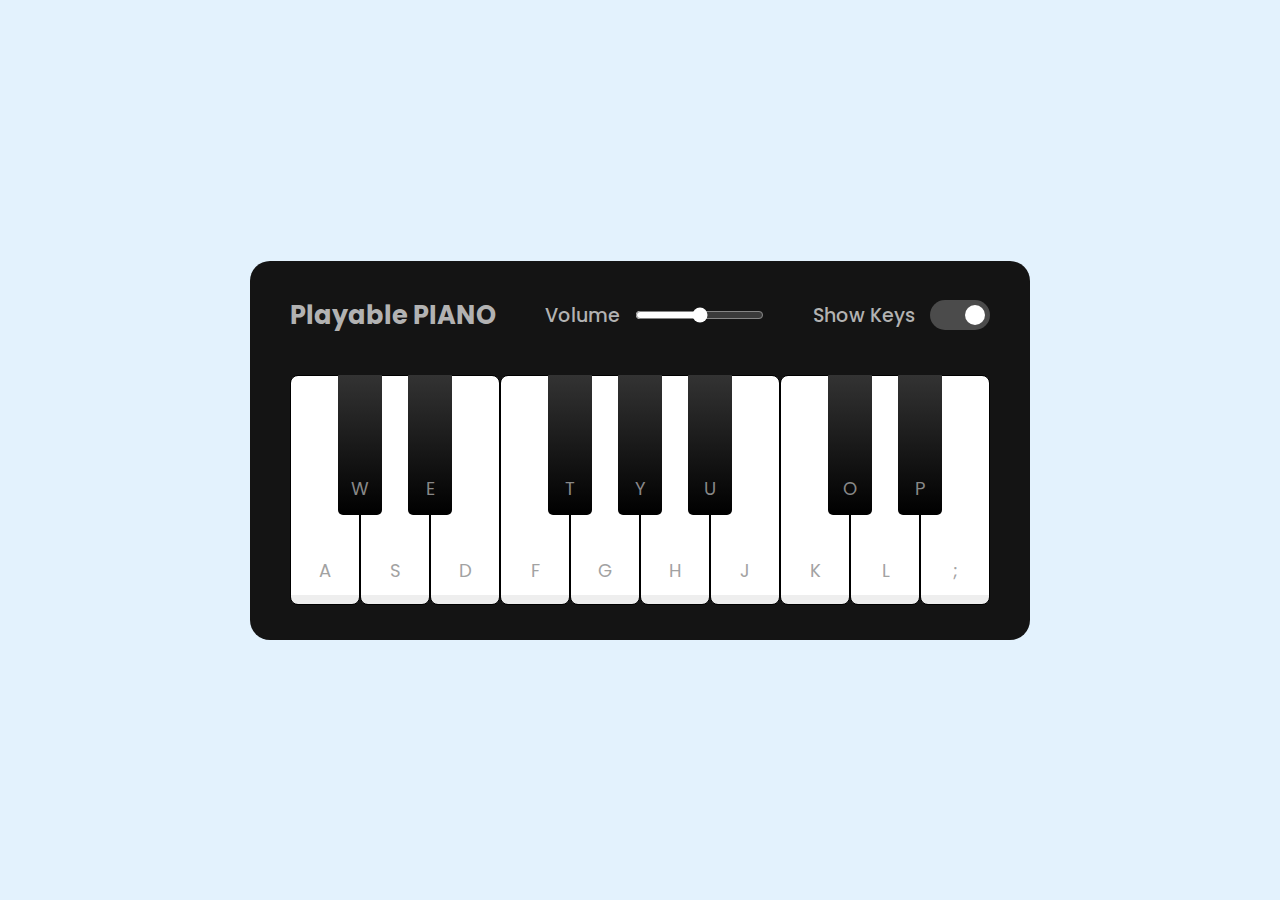
==== index.html @ a0249b84 "Add files via upload" ====
<!DOCTYPE html>
<!-- Coding By CodingNepal - youtube.com/codingnepal -->
<html lang="en" dir="ltr">
  <head>
    <meta charset="utf-8">
    <title>Playable Piano JavaScript | CodingNepal</title>
    <link rel="stylesheet" href="style.css">
    <meta name="viewport" content="width=device-width, initial-scale=1.0">
    <script src="script.js" defer></script>
  </head>
  <body>
    <div class="wrapper">
      <header>
        <h2>Playable PIANO</h2>
        <div class="column volume-slider">
          <span>Volume</span><input type="range" min="0" max="1" value="0.5" step="any">
        </div>
        <div class="column keys-checkbox">
          <span>Show Keys</span><input type="checkbox" checked>
        </div>
      </header>
      <ul class="piano-keys">
        <li class="key white" data-key="a"><span>a</span></li>
        <li class="key black" data-key="w"><span>w</span></li>
        <li class="key white" data-key="s"><span>s</span></li>
        <li class="key black" data-key="e"><span>e</span></li>
        <li class="key white" data-key="d"><span>d</span></li>
        <li class="key white" data-key="f"><span>f</span></li>
        <li class="key black" data-key="t"><span>t</span></li>
        <li class="key white" data-key="g"><span>g</span></li>
        <li class="key black" data-key="y"><span>y</span></li>
        <li class="key white" data-key="h"><span>h</span></li>
        <li class="key black" data-key="u"><span>u</span></li>
        <li class="key white" data-key="j"><span>j</span></li>
        <li class="key white" data-key="k"><span>k</span></li>
        <li class="key black" data-key="o"><span>o</span></li>
        <li class="key white" data-key="l"><span>l</span></li>
        <li class="key black" data-key="p"><span>p</span></li>
        <li class="key white" data-key=";"><span>;</span></li>
      </ul>
    </div>

  </body>
</html>
---- style.css ----
/* Import Google font - Poppins */
@import url('https://fonts.googleapis.com/css2?family=Poppins:wght@400;500;600&display=swap');
* {
  margin: 0;
  padding: 0;
  box-sizing: border-box;
  font-family: 'Poppins', sans-serif;
}
body {
  display: flex;
  align-items: center;
  justify-content: center;
  min-height: 100vh;
  background: #E3F2FD;
}
.wrapper {
  padding: 35px 40px;
  border-radius: 20px;
  background: #141414;
}
.wrapper header {
  display: flex;
  color: #B2B2B2;
  align-items: center;
  justify-content: space-between;
}
header h2 {
  font-size: 1.6rem;
}
header .column {
  display: flex;
  align-items: center;
}
header span {
  font-weight: 500;
  margin-right: 15px;
  font-size: 1.19rem;
}
header input {
  outline: none;
  border-radius: 30px;
}
.volume-slider input {
  accent-color: #fff;
}
.keys-checkbox input {
  height: 30px;
  width: 60px;
  cursor: pointer;
  appearance: none;
  position: relative;
  background: #4B4B4B
}
.keys-checkbox input::before {
  content: "";
  position: absolute;
  top: 50%;
  left: 5px;
  width: 20px;
  height: 20px;
  border-radius: 50%;
  background: #8c8c8c;
  transform: translateY(-50%);
  transition: all 0.3s ease;
}
.keys-checkbox input:checked::before {
  left: 35px;
  background: #fff;
}
.piano-keys {
  display: flex;
  list-style: none;
  margin-top: 40px;
}
.piano-keys .key {
  cursor: pointer;
  user-select: none;
  position: relative;
  text-transform: uppercase;
}
.piano-keys .black {
  z-index: 2;
  width: 44px;
  height: 140px;
  margin: 0 -22px 0 -22px;
  border-radius: 0 0 5px 5px;
  background: linear-gradient(#333, #000);
}
.piano-keys .black.active {
  box-shadow: inset -5px -10px 10px rgba(255,255,255,0.1);
  background:linear-gradient(to bottom, #000, #434343);
}
.piano-keys .white {
  height: 230px;
  width: 70px;
  border-radius: 8px;
  border: 1px solid #000;
  background: linear-gradient(#fff 96%, #eee 4%);
}
.piano-keys .white.active {
  box-shadow: inset -5px 5px 20px rgba(0,0,0,0.2);
  background:linear-gradient(to bottom, #fff 0%, #eee 100%);
}
.piano-keys .key span {
  position: absolute;
  bottom: 20px;
  width: 100%;
  color: #A2A2A2;
  font-size: 1.13rem;
  text-align: center;
}
.piano-keys .key.hide span {
  display: none;
}
.piano-keys .black span {
  bottom: 13px;
  color: #888888;
}

@media screen and (max-width: 815px) {
  .wrapper {
    padding: 25px;
  }
  header {
    flex-direction: column;
  }
  header :where(h2, .column) {
    margin-bottom: 13px;
  }
  .volume-slider input {
    max-width: 100px;
  }
  .piano-keys {
    margin-top: 20px;
  }
  .piano-keys .key:where(:nth-child(9), :nth-child(10)) {
    display: none;
  }
  .piano-keys .black {
    height: 100px;
    width: 40px;
    margin: 0 -20px 0 -20px;
  }
  .piano-keys .white {
    height: 180px;
    width: 60px;
  }
}

@media screen and (max-width: 615px) {
  .piano-keys .key:nth-child(13),
  .piano-keys .key:nth-child(14),
  .piano-keys .key:nth-child(15),
  .piano-keys .key:nth-child(16),
  .piano-keys .key :nth-child(17) {
    display: none;
  }
  .piano-keys .white {
    width: 50px;
  }
}
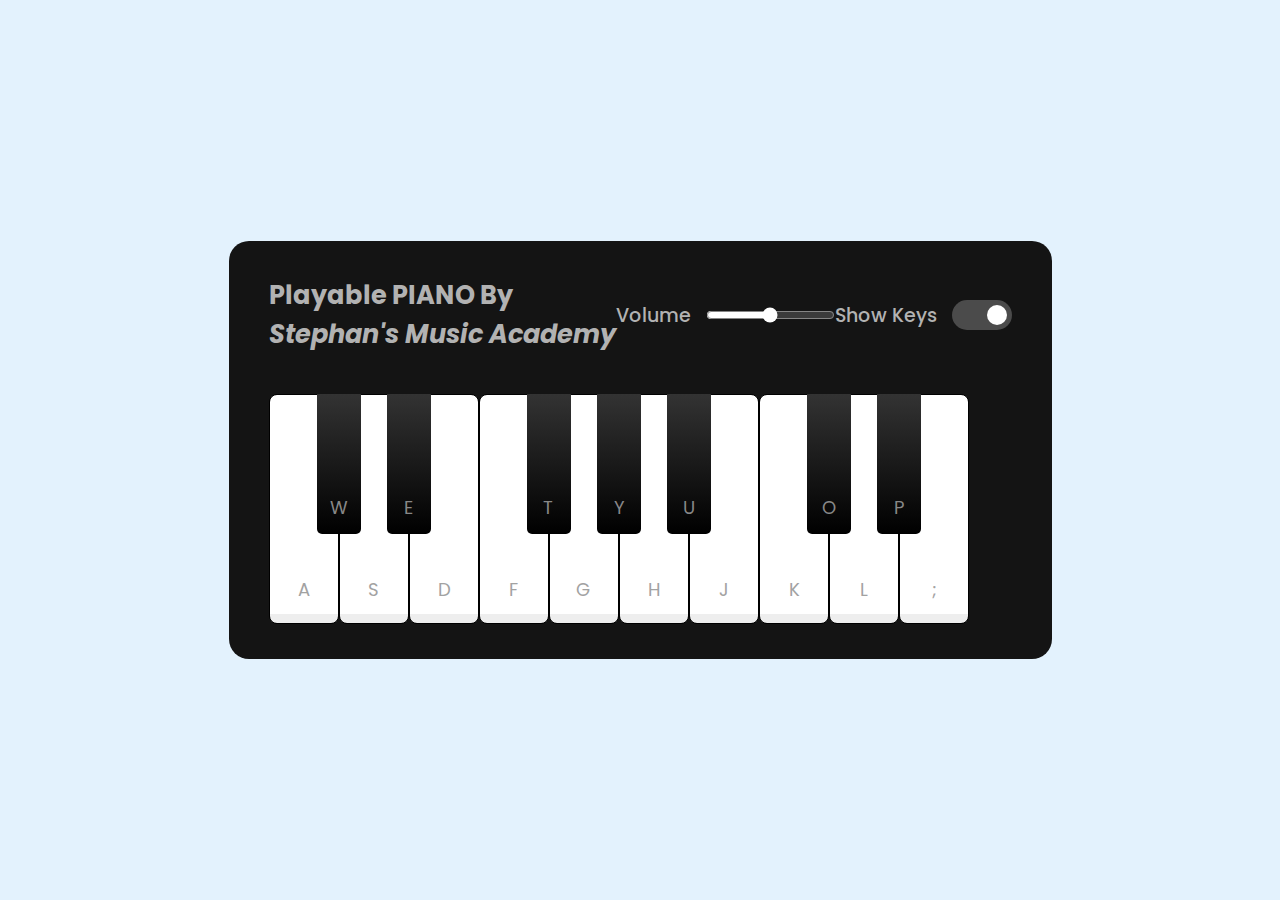
==== commit b8b3cd2d: "Update index.html" ====
--- a/index.html
+++ b/index.html
@@ -11,7 +11,7 @@
   <body>
     <div class="wrapper">
       <header>
-        <h2>Playable PIANO</h2>
+        <h2>Playable PIANO By<br><i>Stephan's Music Academy</i></h2>
         <div class="column volume-slider">
           <span>Volume</span><input type="range" min="0" max="1" value="0.5" step="any">
         </div>
@@ -41,4 +41,4 @@
     </div>
 
   </body>
-</html>+</html>
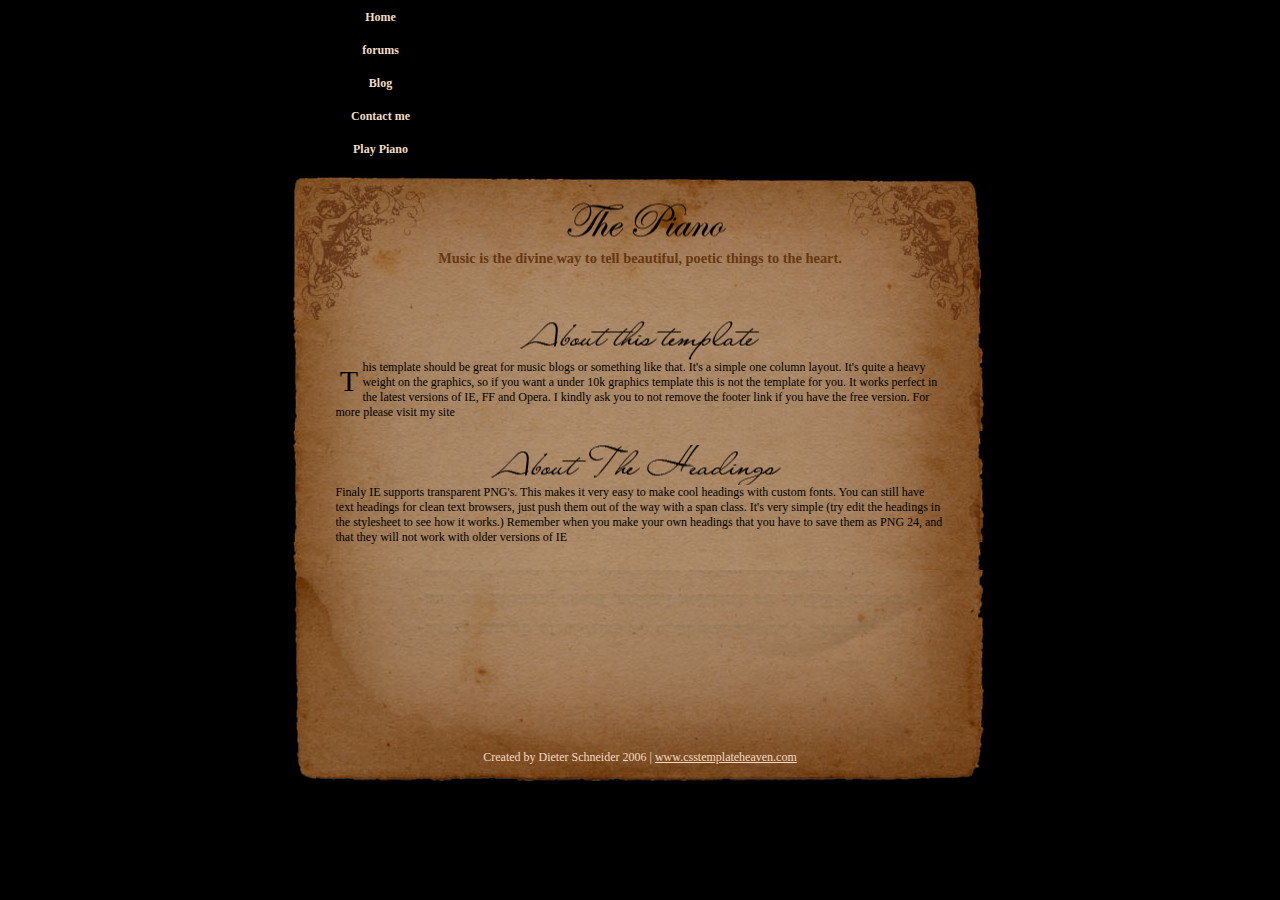
==== commit 113895cb: "Add files via upload" ====
--- a/index.html
+++ b/index.html
@@ -1,44 +1,36 @@
-<!DOCTYPE html>
-<!-- Coding By CodingNepal - youtube.com/codingnepal -->
-<html lang="en" dir="ltr">
-  <head>
-    <meta charset="utf-8">
-    <title>Playable Piano JavaScript | CodingNepal</title>
-    <link rel="stylesheet" href="style.css">
-    <meta name="viewport" content="width=device-width, initial-scale=1.0">
-    <script src="script.js" defer></script>
-  </head>
-  <body>
-    <div class="wrapper">
-      <header>
-        <h2>Playable PIANO By<br><i>Stephan's Music Academy</i></h2>
-        <div class="column volume-slider">
-          <span>Volume</span><input type="range" min="0" max="1" value="0.5" step="any">
-        </div>
-        <div class="column keys-checkbox">
-          <span>Show Keys</span><input type="checkbox" checked>
-        </div>
-      </header>
-      <ul class="piano-keys">
-        <li class="key white" data-key="a"><span>a</span></li>
-        <li class="key black" data-key="w"><span>w</span></li>
-        <li class="key white" data-key="s"><span>s</span></li>
-        <li class="key black" data-key="e"><span>e</span></li>
-        <li class="key white" data-key="d"><span>d</span></li>
-        <li class="key white" data-key="f"><span>f</span></li>
-        <li class="key black" data-key="t"><span>t</span></li>
-        <li class="key white" data-key="g"><span>g</span></li>
-        <li class="key black" data-key="y"><span>y</span></li>
-        <li class="key white" data-key="h"><span>h</span></li>
-        <li class="key black" data-key="u"><span>u</span></li>
-        <li class="key white" data-key="j"><span>j</span></li>
-        <li class="key white" data-key="k"><span>k</span></li>
-        <li class="key black" data-key="o"><span>o</span></li>
-        <li class="key white" data-key="l"><span>l</span></li>
-        <li class="key black" data-key="p"><span>p</span></li>
-        <li class="key white" data-key=";"><span>;</span></li>
+<!DOCTYPE html PUBLIC "-//W3C//DTD XHTML 1.0 Strict//EN" "http://www.w3.org/TR/xhtml1/DTD/xhtml1-strict.dtd">
+<html xmlns="http://www.w3.org/1999/xhtml">
+<head>
+<title>The Piano</title>
+<meta http-equiv="Content-Type" content="text/html; charset=iso-8859-1" />
+<link rel="stylesheet" type="text/css" href="style2.css" />
+</head>
+<body>
+<div id="container">
+  <div id="header">
+    <div id="navcontainer">
+      <ul id="navlist">
+        <li id="active"><a href="#" id="current">Home</a></li>
+        <li><a href="#">forums</a></li>
+        <li><a href="#">Blog</a></li>
+        <li><a href="#">Contact me</a></li>
+        <li><a href="piano.html">Play Piano</a></li>
       </ul>
     </div>
-
-  </body>
+  </div>
+  <div id="content_top">
+    <h1 id="heading_piano"><span class="invisible_headings">The Piano</span></h1>
+    <h2>Music is the divine way to tell beautiful, poetic things to the heart.</h2>
+  </div>
+  <div id="content">
+    <h3 id="heading_about"><span class="invisible_headings">About this template</span></h3>
+    <p class="text">This template should be great for music blogs or something like that. It's a simple one column layout. It's quite a heavy weight on the graphics, so if you want a under 10k graphics template this is not the template for you. It works perfect in the latest versions of IE, FF and Opera. I kindly ask you to not remove the footer link if you have the free version. For more please visit my site</p>
+    <h3 id="heading_ipsum"><span class="invisible_headings">Lorem Ipsum</span></h3>
+    <p>Finaly IE supports transparent PNG's. This makes it very easy to make cool headings with custom fonts. You can still have text headings for clean text browsers, just push them out of the way with a span class. It's very simple (try edit the headings in the stylesheet to see how it works.) Remember when you make your own headings that you have to save them as PNG 24, and that they will not work with older versions of IE</p>
+  </div>
+  <div id="footer">
+    <p class="footertxt">Created by Dieter Schneider 2006 | <a href="http://www.csstemplateheaven.com">www.csstemplateheaven.com</a></p>
+  </div>
+</div>
+</body>
 </html>
--- a/style2.css
+++ b/style2.css
@@ -0,0 +1,129 @@
+/* CSS Document by Dieter Schneider 2006 www.csstemplateheaven.com */
+
+* {margin: 0;
+   padding: 0;
+}
+
+/*********************************** Site Structure ******************************/
+
+body {
+	font-size: 62.5%;
+	background-color: #000000;
+	font-family: Georgia, "Times New Roman", Times, serif;
+}
+
+#container {margin: 10px auto;
+            width: 729px;
+			font-size: 1.2em;}
+
+#header-{
+	background-image: url(images/header_bg.jpg);
+	height: 186px;
+	width: 670px;
+	padding-top: 214px;
+	padding-left: 59px;
+}
+
+#content_top {
+	background-image: url(images/content_top.jpg);
+	height: 120px;
+	width: 529px;
+	text-align: center;
+	padding-top: 25px;
+	padding-left: 100px;
+	padding-right: 100px;
+}
+
+
+#content {
+	background-image: url(images/content_tile.jpg);
+	background-repeat: repeat-y;
+	padding-left: 60px;
+    padding-right: 60px;	
+}
+
+#footer {
+	background-image: url(images/footer.jpg);
+	background-repeat: no-repeat;
+	height: 211px;
+	text-align: center;
+}
+
+/********************************** Text formatting *****************/
+
+
+p {
+   padding-bottom: 25px;
+}
+
+
+p.text:first-letter
+{
+font-size: 2.5em;
+padding: 0.143em;
+float: left;
+}
+
+.footertxt {
+	padding-top: 180px;
+	color: #F1DBC6;
+}
+
+h2 {
+	font-weight: bold;
+	padding: 10px;
+	color: #673711;
+	font-size: 1.2em;
+}
+
+/*************************** Hyperlinks ***********************/
+
+a:link {color: #F1DBC6}     /* unvisited link */
+a:visited {color: #F1DBC6}  /* visited link */
+a:hover {color: #FFCC66}   /* mouse over link */
+a:active {color: #FFFFFF}   /* selected link */
+
+/***************************  Navigation **********************/
+
+#navlist
+{
+width: 210px;
+text-align: center;
+}
+
+#navlist li
+{
+	list-style: none;
+	padding-bottom: 18px;
+	font-weight: bold;
+}
+
+#navlist li a { text-decoration: none; }
+
+/************************************ Image Headings ******************************/
+
+#heading_piano {
+	background-image: url(images/heading_the_piano.png);
+	height: 40px;
+	background-repeat: no-repeat;
+	background-position: center;
+}
+
+
+#heading_about {
+	background-image: url(images/heading_about.png);
+	height: 40px;
+	background-repeat: no-repeat;
+	background-position: center;
+}
+
+#heading_ipsum {
+	background-image: url(images/heading_headings.png);
+	height: 40px;
+	background-repeat: no-repeat;
+	background-position: center;
+}
+
+.invisible_headings {
+	margin-left: -3000px; /* This is used to remove the original heading*/
+}
